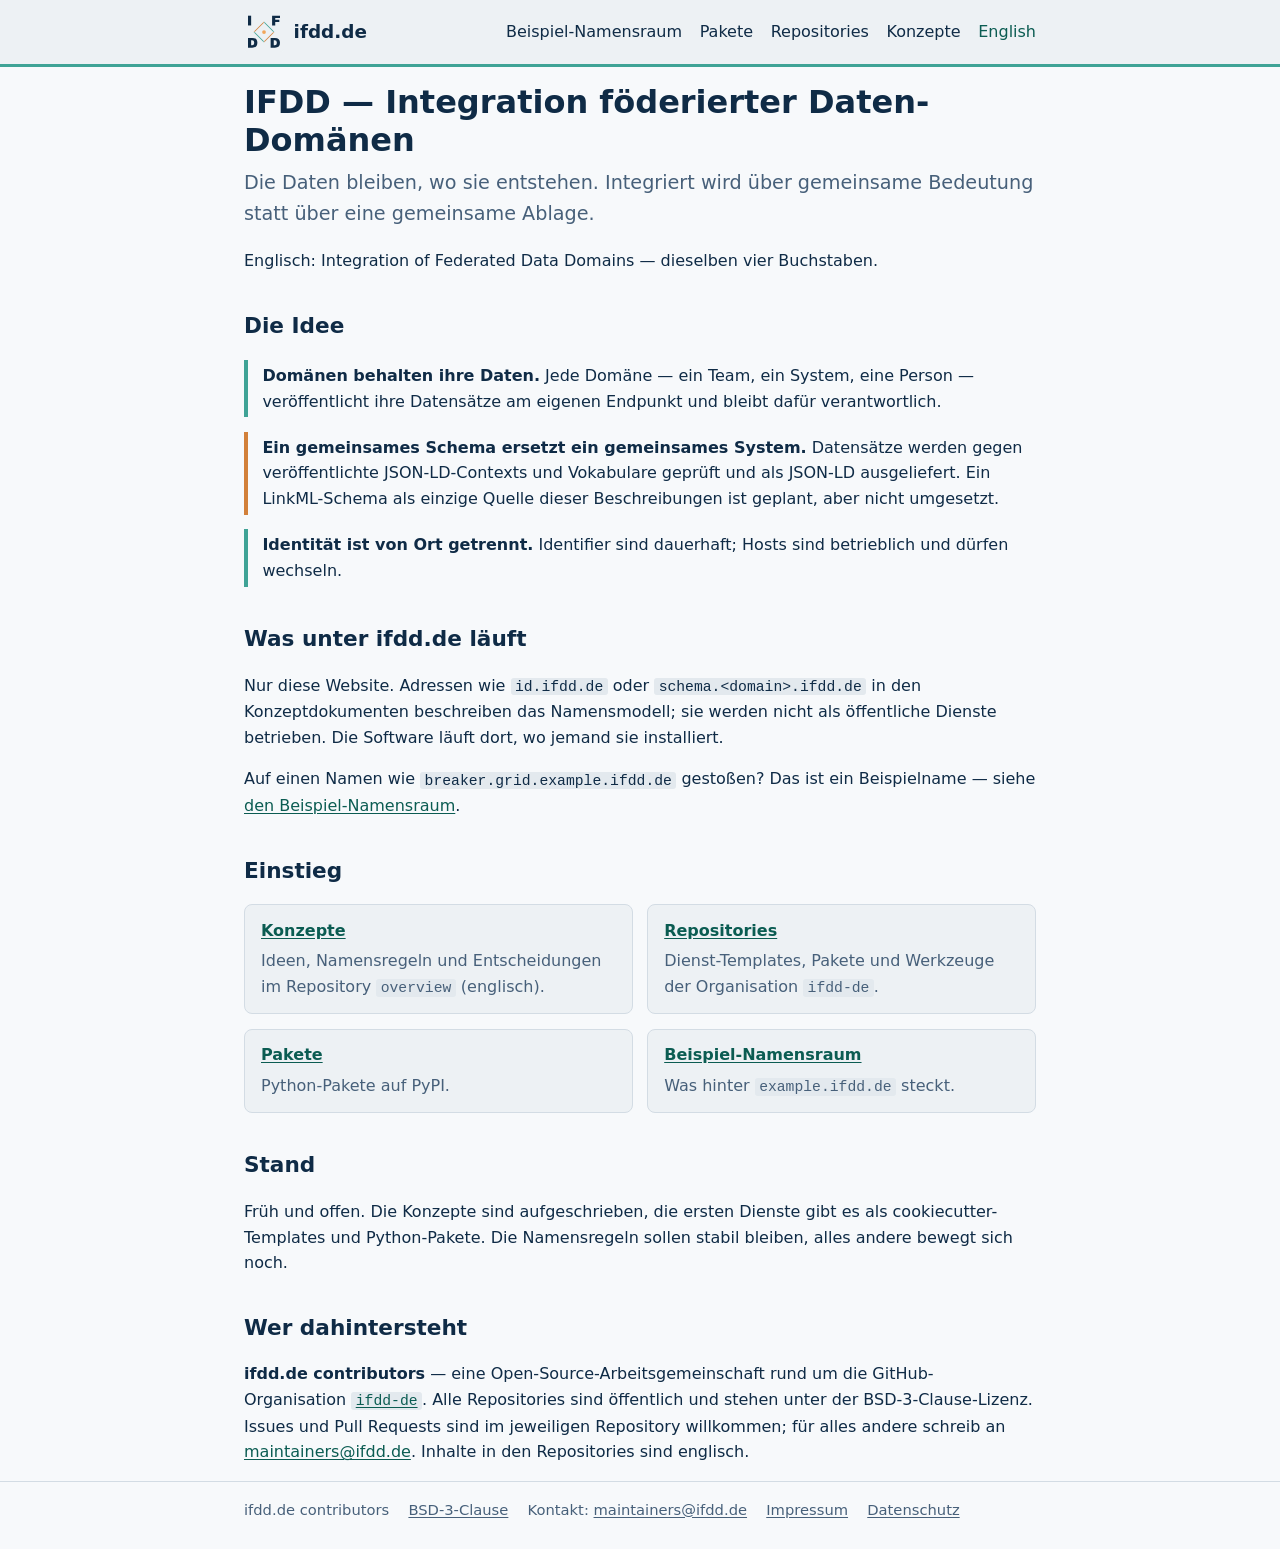
==== site/de/index.html @ c4a86932 "first commit" ====
<!DOCTYPE html>
<html lang="de">
<head>
  <meta charset="utf-8">
  <meta name="viewport" content="width=device-width, initial-scale=1">
  <title>IFDD - Integration föderierter Daten-Domänen</title>
  <meta name="description" content="IFDD lässt Daten in den Domänen, die sie erzeugen, und integriert sie über gemeinsame Bedeutung statt über gemeinsame Ablage.">
  <link rel="canonical" href="https://ifdd.de/de/">
  <link rel="alternate" hreflang="en" href="https://ifdd.de/">
  <link rel="alternate" hreflang="de" href="https://ifdd.de/de/">
  <link rel="alternate" hreflang="x-default" href="https://ifdd.de/">
  <link rel="icon" href="../assets/ifdd-favicon.ico" sizes="any">
  <link rel="icon" href="../assets/ifdd-favicon.svg" type="image/svg+xml">
  <link rel="stylesheet" href="../assets/style.css">
</head>
<body>
  <header class="site-header">
    <div class="wrap">
      <a class="brand" href="../de/">
        <picture>
          <source srcset="../assets/ifdd-monogram-dark.svg" media="(prefers-color-scheme: dark)">
          <img src="../assets/ifdd-monogram-light.svg" alt="IFDD-Logo" width="40" height="40">
        </picture>
        <span>ifdd.de</span>
      </a>
      <nav class="site-nav">
        <a href="../de/example/">Beispiel-Namensraum</a>
        <a href="../de/packages/">Pakete</a>
        <a href="../de/repositories/">Repositories</a>
        <a href="https://github.com/ifdd-de/overview">Konzepte</a>
        <a class="lang" href="../" hreflang="en" lang="en">English</a>
      </nav>
    </div>
  </header>
  <main class="wrap">

    <h1>IFDD &mdash; Integration föderierter Daten-Domänen</h1>
    <p class="lead">Die Daten bleiben, wo sie entstehen. Integriert wird über
    gemeinsame Bedeutung statt über eine gemeinsame Ablage.</p>
    <p>Englisch: <span lang="en">Integration of Federated Data Domains</span>
    &mdash; dieselben vier Buchstaben.</p>

    <h2>Die Idee</h2>
    <ul class="ideas">
      <li><strong>Domänen behalten ihre Daten.</strong> Jede Domäne &mdash; ein
      Team, ein System, eine Person &mdash; veröffentlicht ihre Datensätze am
      eigenen Endpunkt und bleibt dafür verantwortlich.</li>
      <li><strong>Ein gemeinsames Schema ersetzt ein gemeinsames System.</strong>
      Datensätze werden gegen veröffentlichte JSON-LD-Contexts und Vokabulare
      geprüft und als JSON-LD ausgeliefert. Ein LinkML-Schema als einzige Quelle
      dieser Beschreibungen ist geplant, aber nicht umgesetzt.</li>
      <li><strong>Identität ist von Ort getrennt.</strong> Identifier sind
      dauerhaft; Hosts sind betrieblich und dürfen wechseln.</li>
    </ul>

    <h2>Was unter ifdd.de läuft</h2>
    <p>Nur diese Website. Adressen wie <code>id.ifdd.de</code> oder
    <code>schema.&lt;domain&gt;.ifdd.de</code> in den Konzeptdokumenten
    beschreiben das Namensmodell; sie werden nicht als öffentliche Dienste
    betrieben. Die Software läuft dort, wo jemand sie installiert.</p>
    <p>Auf einen Namen wie <code>breaker.grid.example.ifdd.de</code> gestoßen?
    Das ist ein Beispielname &mdash; siehe <a href="../de/example/">den
    Beispiel-Namensraum</a>.</p>

    <h2>Einstieg</h2>
    <ul class="cards">
      <li><a href="https://github.com/ifdd-de/overview">Konzepte</a>
        <p>Ideen, Namensregeln und Entscheidungen im Repository
        <code>overview</code> (englisch).</p></li>
      <li><a href="../de/repositories/">Repositories</a>
        <p>Dienst-Templates, Pakete und Werkzeuge der Organisation
        <code>ifdd-de</code>.</p></li>
      <li><a href="../de/packages/">Pakete</a>
        <p>Python-Pakete auf PyPI.</p></li>
      <li><a href="../de/example/">Beispiel-Namensraum</a>
        <p>Was hinter <code>example.ifdd.de</code> steckt.</p></li>
    </ul>

    <h2>Stand</h2>
    <p>Früh und offen. Die Konzepte sind aufgeschrieben, die ersten Dienste gibt
    es als cookiecutter-Templates und Python-Pakete. Die Namensregeln sollen
    stabil bleiben, alles andere bewegt sich noch.</p>

    <h2>Wer dahintersteht</h2>
    <p><strong>ifdd.de contributors</strong> &mdash; eine Open-Source-Arbeitsgemeinschaft
    rund um die GitHub-Organisation <a href="https://github.com/ifdd-de"><code>ifdd-de</code></a>. Alle
    Repositories sind öffentlich und stehen unter der BSD-3-Clause-Lizenz. Issues
    und Pull Requests sind im jeweiligen Repository willkommen; für alles andere
    schreib an <a href="mailto:maintainers@ifdd.de">maintainers@ifdd.de</a>.
    Inhalte in den Repositories sind englisch.</p>
  </main>
  <footer class="site-footer">
    <div class="wrap">
      <ul>
        <li>ifdd.de contributors</li>
        <li><a href="https://github.com/ifdd-de/website/blob/main/LICENSE">BSD-3-Clause</a></li>
        <li>Kontakt: <a href="mailto:maintainers@ifdd.de">maintainers@ifdd.de</a></li>
        <li><a href="../impressum/" hreflang="de">Impressum</a></li>
        <li><a href="../datenschutz/" hreflang="de">Datenschutz</a></li>
      </ul>
    </div>
  </footer>
</body>
</html>
---- site/assets/style.css ----
/* ifdd.de - one stylesheet for all pages. No web fonts, no external
   resources. Colours come from the IFDD brand (overview/brand). */

:root {
  --bg: #f7f9fb;
  --bg-alt: #edf1f4;
  --fg: #0f2b46;
  --muted: #47607a;
  --link: #0b5c52;
  --accent: #3fa396;
  --accent-2: #d2803a;
  --border: #d3dce4;
  --code-bg: #e3e9ee;
  color-scheme: light dark;
}

@media (prefers-color-scheme: dark) {
  :root {
    --bg: #0b2035;
    --bg-alt: #0f2b46;
    --fg: #edf1f4;
    --muted: #a9bccd;
    --link: #7fd3c6;
    --border: #23425f;
    --code-bg: #163654;
  }
}

* { box-sizing: border-box; }

html {
  font-family: system-ui, -apple-system, "Segoe UI", Roboto, "Helvetica Neue", Arial, sans-serif;
  font-size: 100%;
  line-height: 1.6;
  background: var(--bg);
  color: var(--fg);
}

body { margin: 0; }

a { color: var(--link); text-underline-offset: 0.15em; }
a:hover { text-decoration-thickness: 2px; }

code {
  font-family: ui-monospace, SFMono-Regular, Menlo, Consolas, monospace;
  font-size: 0.92em;
  background: var(--code-bg);
  padding: 0.05em 0.3em;
  border-radius: 3px;
  overflow-wrap: break-word;
}

pre {
  background: var(--code-bg);
  padding: 0.8rem 1rem;
  border-radius: 6px;
  overflow-x: auto;
}
pre code { background: none; padding: 0; }

.wrap { max-width: 52rem; margin: 0 auto; padding: 0 1.25rem; }

/* Header */
.site-header {
  border-bottom: 3px solid var(--accent);
  background: var(--bg-alt);
}
.site-header .wrap {
  display: flex;
  flex-wrap: wrap;
  align-items: center;
  gap: 0.5rem 1.5rem;
  padding-top: 0.75rem;
  padding-bottom: 0.75rem;
}
.brand {
  display: flex;
  align-items: center;
  gap: 0.6rem;
  color: var(--fg);
  text-decoration: none;
  font-weight: 700;
  font-size: 1.15rem;
}
.brand img { width: 2.5rem; height: 2.5rem; display: block; }
.site-nav { display: flex; flex-wrap: wrap; gap: 0.25rem 1.1rem; margin-left: auto; }
.site-nav a { text-decoration: none; color: var(--fg); }
.site-nav a:hover, .site-nav a[aria-current="page"] {
  text-decoration: underline;
  text-decoration-color: var(--accent);
  text-decoration-thickness: 2px;
}
.site-nav .lang { color: var(--link); }

/* Content */
main { padding: 1.5rem 0 3rem; }
h1 { font-size: 2rem; line-height: 1.2; margin: 1rem 0 0.5rem; }
h2 { font-size: 1.35rem; margin: 2.2rem 0 0.6rem; }
h3 { font-size: 1.1rem; margin: 1.4rem 0 0.3rem; }
.lead { font-size: 1.2rem; color: var(--muted); margin-top: 0; }

.ideas { list-style: none; padding: 0; display: grid; gap: 0.9rem; }
.ideas li {
  border-left: 4px solid var(--accent);
  padding: 0.2rem 0 0.2rem 0.9rem;
}
.ideas li:nth-child(2) { border-left-color: var(--accent-2); }

.cards {
  display: grid;
  grid-template-columns: repeat(auto-fit, minmax(17rem, 1fr));
  gap: 0.9rem;
  padding: 0;
  list-style: none;
}
.cards li {
  border: 1px solid var(--border);
  border-radius: 8px;
  padding: 0.8rem 1rem;
  background: var(--bg-alt);
}
.cards a { font-weight: 600; }
.cards p { margin: 0.3rem 0 0; color: var(--muted); }

.note {
  border: 1px solid var(--border);
  border-left: 4px solid var(--accent-2);
  border-radius: 6px;
  padding: 0.6rem 1rem;
  background: var(--bg-alt);
}

table { border-collapse: collapse; width: 100%; margin: 0.8rem 0; }
th, td {
  text-align: left;
  vertical-align: top;
  padding: 0.45rem 0.6rem;
  border-bottom: 1px solid var(--border);
}
th { font-weight: 600; }
.table-scroll { overflow-x: auto; }
.repos td:first-child { width: 9.5rem; }

/* Footer */
.site-footer {
  border-top: 1px solid var(--border);
  color: var(--muted);
  font-size: 0.92rem;
}
.site-footer .wrap { padding-top: 1rem; padding-bottom: 2rem; }
.site-footer ul { list-style: none; padding: 0; margin: 0; display: flex; flex-wrap: wrap; gap: 0.3rem 1.2rem; }
.site-footer a { color: var(--muted); }

@media (max-width: 36rem) {
  h1 { font-size: 1.6rem; }
  .site-nav { margin-left: 0; }
}
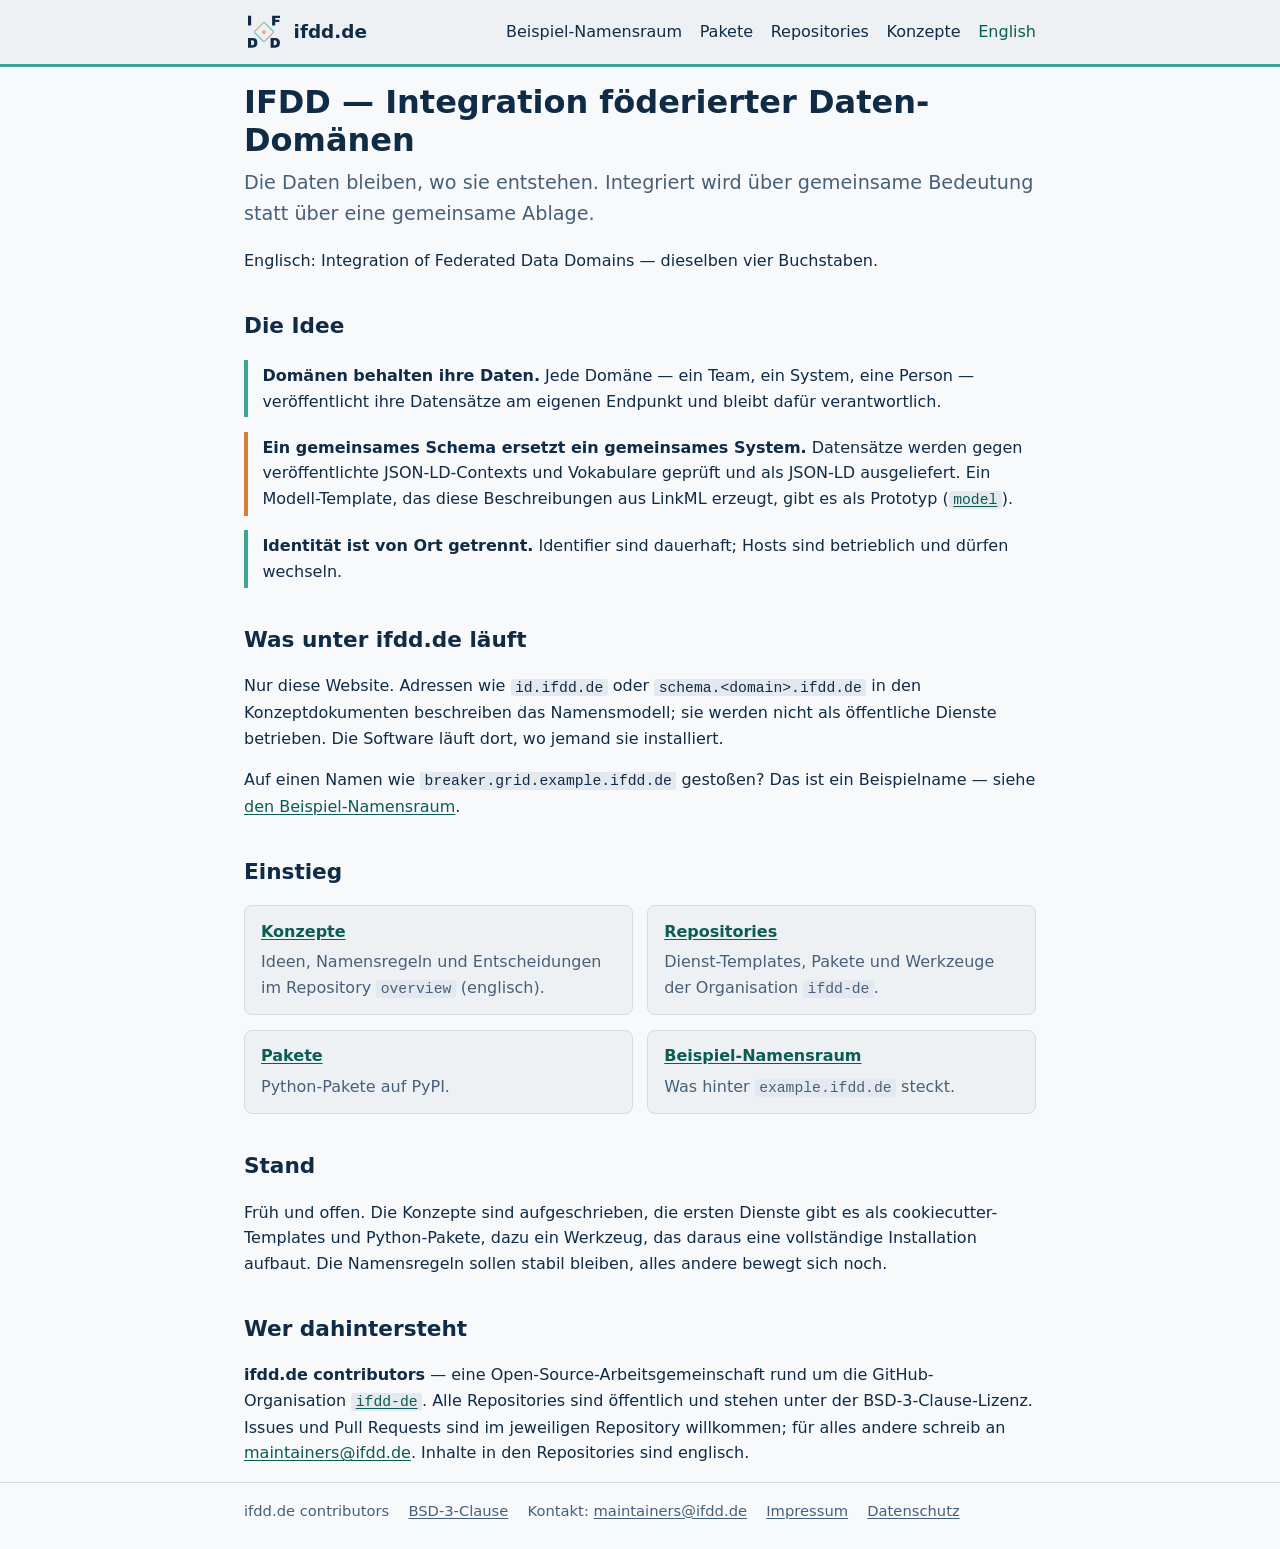
==== commit 9314daa1: "pin workflow actions to SHA" ====
--- a/site/de/index.html
+++ b/site/de/index.html
@@ -47,8 +47,9 @@
       eigenen Endpunkt und bleibt dafür verantwortlich.</li>
       <li><strong>Ein gemeinsames Schema ersetzt ein gemeinsames System.</strong>
       Datensätze werden gegen veröffentlichte JSON-LD-Contexts und Vokabulare
-      geprüft und als JSON-LD ausgeliefert. Ein LinkML-Schema als einzige Quelle
-      dieser Beschreibungen ist geplant, aber nicht umgesetzt.</li>
+      geprüft und als JSON-LD ausgeliefert. Ein Modell-Template, das diese
+      Beschreibungen aus LinkML erzeugt, gibt es als Prototyp
+      (<a href="https://github.com/ifdd-de/model"><code>model</code></a>).</li>
       <li><strong>Identität ist von Ort getrennt.</strong> Identifier sind
       dauerhaft; Hosts sind betrieblich und dürfen wechseln.</li>
     </ul>
@@ -78,8 +79,9 @@
 
     <h2>Stand</h2>
     <p>Früh und offen. Die Konzepte sind aufgeschrieben, die ersten Dienste gibt
-    es als cookiecutter-Templates und Python-Pakete. Die Namensregeln sollen
-    stabil bleiben, alles andere bewegt sich noch.</p>
+    es als cookiecutter-Templates und Python-Pakete, dazu ein Werkzeug, das daraus
+    eine vollständige Installation aufbaut. Die Namensregeln sollen stabil
+    bleiben, alles andere bewegt sich noch.</p>
 
     <h2>Wer dahintersteht</h2>
     <p><strong>ifdd.de contributors</strong> &mdash; eine Open-Source-Arbeitsgemeinschaft
